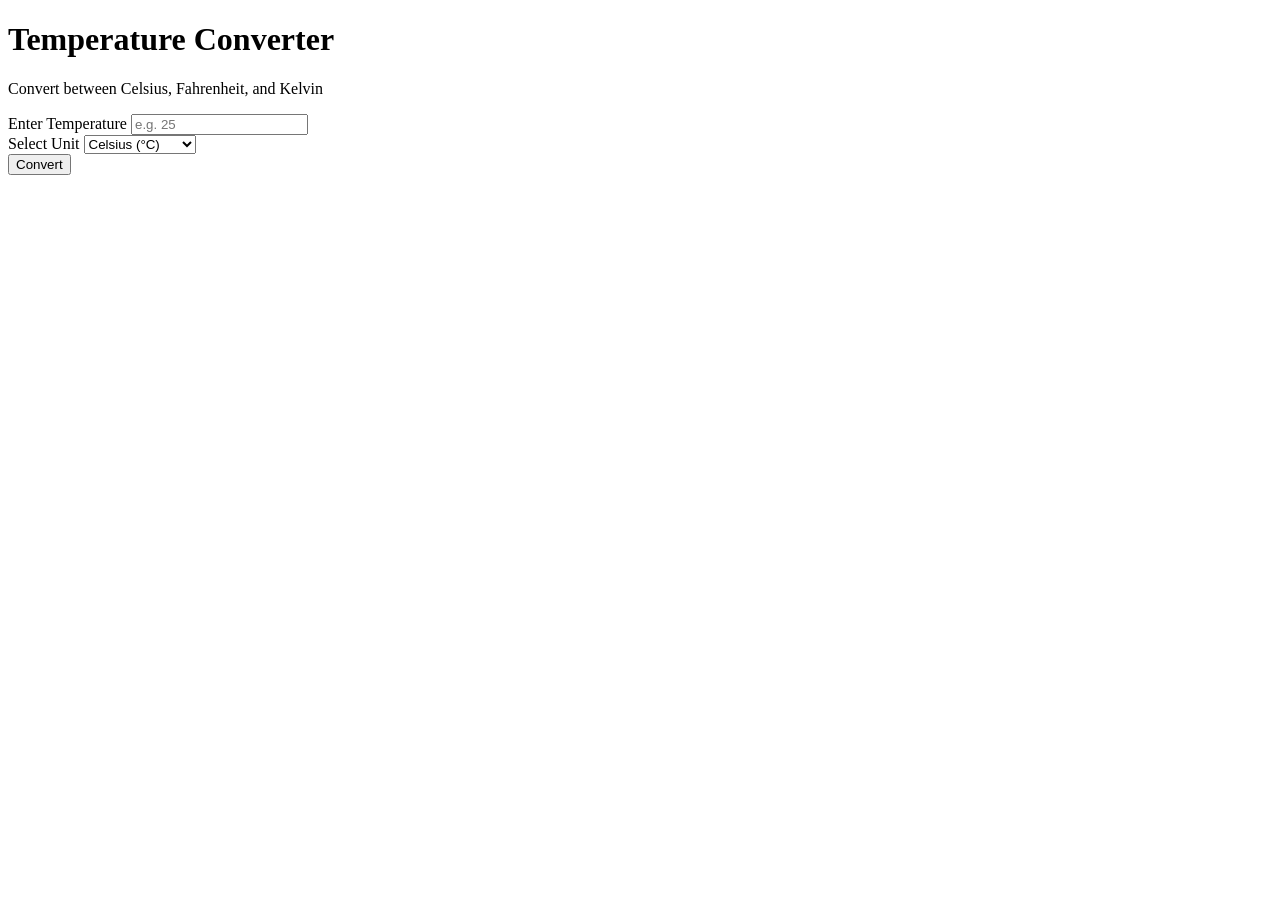
==== WebDev-L1-TemperatureConverter/index.html @ ec8eeea6 "index.html" ====
<!DOCTYPE html>
<html lang="en">
<head>
  <meta charset="UTF-8" />
  <meta name="viewport" content="width=device-width, initial-scale=1.0" />
  <title>Temperature Converter</title>
  <link rel="stylesheet" href="style.css" />
</head>
<body>

  <div class="converter-card">
    <h1>Temperature Converter</h1>
    <p class="subtitle">Convert between Celsius, Fahrenheit, and Kelvin</p>

    <div class="input-group">
      <label for="tempValue">Enter Temperature</label>
      <input type="text" id="tempValue" placeholder="e.g. 25" />
    </div>

    <div class="input-group">
      <label for="unitSelect">Select Unit</label>
      <select id="unitSelect">
        <option value="celsius">Celsius (°C)</option>
        <option value="fahrenheit">Fahrenheit (°F)</option>
        <option value="kelvin">Kelvin (K)</option>
      </select>
    </div>

    <button onclick="convertTemperature()" class="convert-btn">Convert</button>

    <div id="errorMessage" class="error-message"></div>

    <div id="resultBox" class="result-box" style="display: none;">
      <div class="result-row">
        <span class="result-label">Celsius:</span>
        <span id="resultCelsius" class="result-value"></span>
      </div>
      <div class="result-row">
        <span class="result-label">Fahrenheit:</span>
        <span id="resultFahrenheit" class="result-value"></span>
      </div>
      <div class="result-row">
        <span class="result-label">Kelvin:</span>
        <span id="resultKelvin" class="result-value"></span>
      </div>
    </div>
  </div>

  <script>
    function convertTemperature() {
      const inputVal = document.getElementById('tempValue').value.trim();
      const unit = document.getElementById('unitSelect').value;
      const errorBox = document.getElementById('errorMessage');
      const resultBox = document.getElementById('resultBox');

      // Reset previous state
      errorBox.textContent = '';
      resultBox.style.display = 'none';

      // Validate: check if input is a valid number
      if (inputVal === '' || isNaN(inputVal)) {
        errorBox.textContent = 'Please enter a valid number.';
        return;
      }

      const value = parseFloat(inputVal);
      let celsius, fahrenheit, kelvin;

      // Convert input value to Celsius first (as a common base)
      if (unit === 'celsius') {
        celsius = value;
      } else if (unit === 'fahrenheit') {
        celsius = (value - 32) * (5 / 9);
      } else if (unit === 'kelvin') {
        celsius = value - 273.15;
      }

      // Check for absolute zero violation
      if (celsius < -273.15) {
        errorBox.textContent = 'Temperature cannot be below absolute zero (-273.15°C).';
        return;
      }

      // Now calculate all three units from Celsius
      fahrenheit = (celsius * 9 / 5) + 32;
      kelvin = celsius + 273.15;

      // Display results, rounded to 2 decimal places
      document.getElementById('resultCelsius').textContent = celsius.toFixed(2) + ' °C';
      document.getElementById('resultFahrenheit').textContent = fahrenheit.toFixed(2) + ' °F';
      document.getElementById('resultKelvin').textContent = kelvin.toFixed(2) + ' K';

      resultBox.style.display = 'block';
    }
  </script>

</body>
</html>
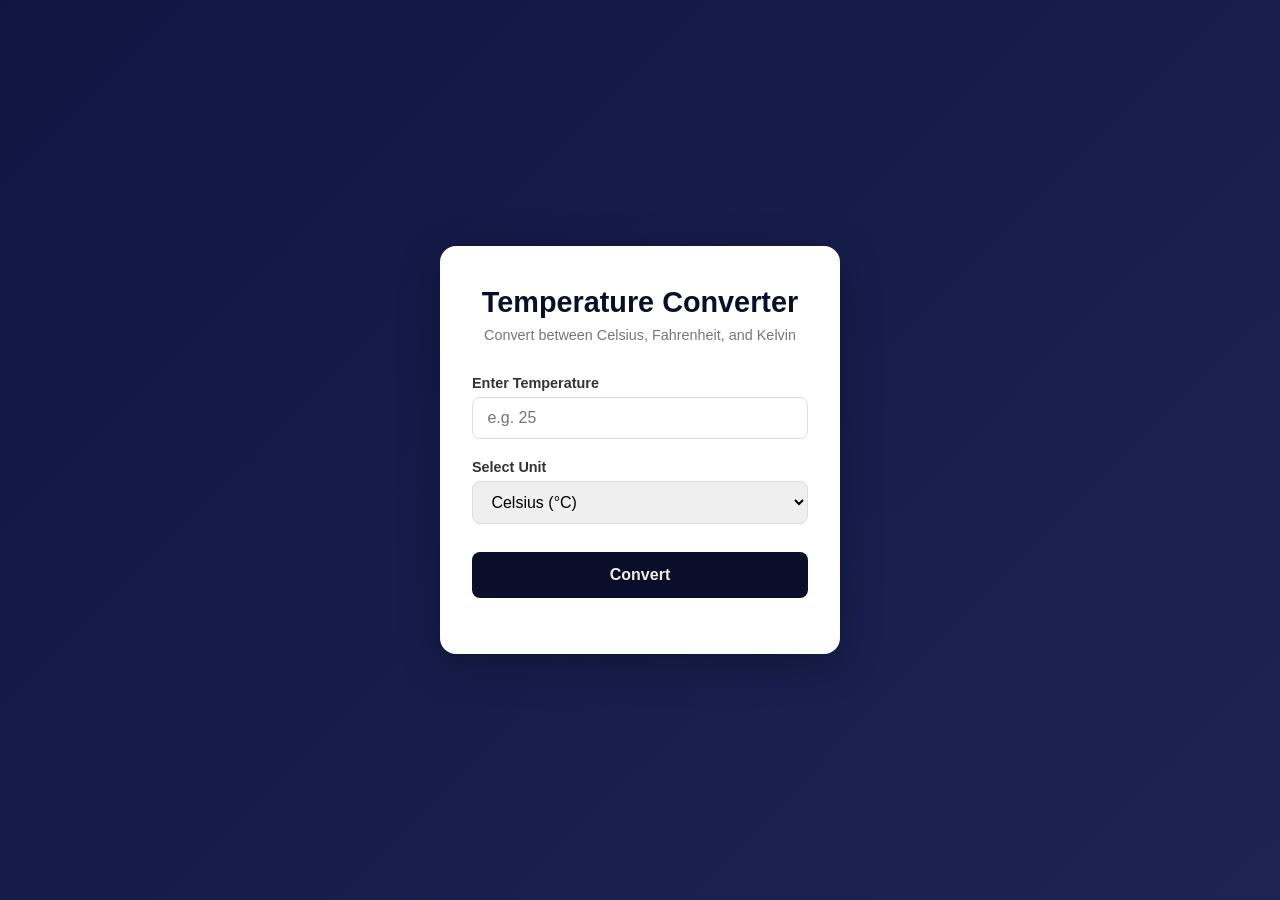
==== commit 6d55af32: "index.html Added input validation and formatting for temperature conversion." ====
--- a/WebDev-L1-TemperatureConverter/index.html
+++ b/WebDev-L1-TemperatureConverter/index.html
@@ -47,6 +47,12 @@
   </div>
 
   <script>
+    // Format a number to 2 decimals, and avoid showing "-0.00"
+    function formatNumber(n) {
+      const text = n.toFixed(2);
+      return text === '-0.00' ? '0.00' : text;
+    }
+
     function convertTemperature() {
       const inputVal = document.getElementById('tempValue').value.trim();
       const unit = document.getElementById('unitSelect').value;
@@ -57,13 +63,22 @@
       errorBox.textContent = '';
       resultBox.style.display = 'none';
 
-      // Validate: check if input is a valid number
-      if (inputVal === '' || isNaN(inputVal)) {
+      // Validate: only plain numbers are allowed (e.g. 25, -40, 98.6, .5)
+      // This rejects empty input, letters, hex like 0x10, and the word "Infinity"
+      const validNumber = /^[+-]?(\d+(\.\d*)?|\.\d+)$/;
+      if (!validNumber.test(inputVal)) {
         errorBox.textContent = 'Please enter a valid number.';
         return;
       }
 
-      const value = parseFloat(inputVal);
+      const value = Number(inputVal);
+
+      // Guard against numbers so large they overflow to Infinity
+      if (!Number.isFinite(value)) {
+        errorBox.textContent = 'That number is too large. Please enter a smaller value.';
+        return;
+      }
+
       let celsius, fahrenheit, kelvin;
 
       // Convert input value to Celsius first (as a common base)
@@ -75,8 +90,11 @@
         celsius = value - 273.15;
       }
 
-      // Check for absolute zero violation
-      if (celsius < -273.15) {
+      // Check for absolute zero violation.
+      // A tiny tolerance (1e-9) stops decimal rounding errors from rejecting
+      // exact absolute zero, e.g. -459.67 °F.
+      const ABSOLUTE_ZERO_C = -273.15;
+      if (celsius < ABSOLUTE_ZERO_C - 1e-9) {
         errorBox.textContent = 'Temperature cannot be below absolute zero (-273.15°C).';
         return;
       }
@@ -86,9 +104,9 @@
       kelvin = celsius + 273.15;
 
       // Display results, rounded to 2 decimal places
-      document.getElementById('resultCelsius').textContent = celsius.toFixed(2) + ' °C';
-      document.getElementById('resultFahrenheit').textContent = fahrenheit.toFixed(2) + ' °F';
-      document.getElementById('resultKelvin').textContent = kelvin.toFixed(2) + ' K';
+      document.getElementById('resultCelsius').textContent = formatNumber(celsius) + ' °C';
+      document.getElementById('resultFahrenheit').textContent = formatNumber(fahrenheit) + ' °F';
+      document.getElementById('resultKelvin').textContent = formatNumber(kelvin) + ' K';
 
       resultBox.style.display = 'block';
     }
--- a/WebDev-L1-TemperatureConverter/style.css
+++ b/WebDev-L1-TemperatureConverter/style.css
@@ -0,0 +1,137 @@
+/* ---- RESET / BASE ---- */
+* {
+  margin: 0;
+  padding: 0;
+  box-sizing: border-box;
+}
+
+body {
+  font-family: 'Segoe UI', Arial, sans-serif;
+  background: linear-gradient(135deg, #0f1642, #1c2454);
+  min-height: 100vh;
+  display: flex;
+  align-items: center;
+  justify-content: center;
+  padding: 1.5rem;
+}
+
+/* ---- CARD CONTAINER ---- */
+.converter-card {
+  background-color: #ffffff;
+  border-radius: 16px;
+  padding: 2.5rem 2rem;
+  max-width: 400px;
+  width: 100%;
+  box-shadow: 0 10px 40px rgba(0,0,0,0.3);
+  text-align: center;
+}
+
+h1 {
+  color: #0a0e2a;
+  font-size: 1.8rem;
+  margin-bottom: 0.5rem;
+}
+
+.subtitle {
+  color: #777;
+  font-size: 0.9rem;
+  margin-bottom: 2rem;
+}
+
+/* ---- INPUT GROUPS ---- */
+.input-group {
+  text-align: left;
+  margin-bottom: 1.2rem;
+}
+
+.input-group label {
+  display: block;
+  font-size: 0.9rem;
+  font-weight: 600;
+  color: #333;
+  margin-bottom: 0.4rem;
+}
+
+.input-group input,
+.input-group select {
+  width: 100%;
+  padding: 0.7rem 0.9rem;
+  border: 1px solid #ddd;
+  border-radius: 8px;
+  font-size: 1rem;
+  outline: none;
+  transition: border-color 0.2s ease;
+}
+
+.input-group input:focus,
+.input-group select:focus {
+  border-color: #c9a03e;
+}
+
+/* ---- CONVERT BUTTON ---- */
+.convert-btn {
+  width: 100%;
+  background-color: #0a0e2a;
+  color: #f0ede2;
+  border: none;
+  padding: 0.9rem;
+  border-radius: 8px;
+  font-size: 1rem;
+  font-weight: 600;
+  cursor: pointer;
+  transition: background-color 0.2s ease;
+  margin-top: 0.5rem;
+}
+
+.convert-btn:hover {
+  background-color: #c9a03e;
+  color: #0a0e2a;
+}
+
+/* ---- ERROR MESSAGE ---- */
+.error-message {
+  color: #d33;
+  font-size: 0.9rem;
+  margin-top: 1rem;
+  font-weight: 600;
+}
+
+/* ---- RESULTS BOX ---- */
+.result-box {
+  margin-top: 1.5rem;
+  background-color: #f4f3ee;
+  border-radius: 10px;
+  padding: 1.2rem;
+  text-align: left;
+}
+
+.result-row {
+  display: flex;
+  justify-content: space-between;
+  padding: 0.4rem 0;
+  border-bottom: 1px solid #e0ddd3;
+}
+
+.result-row:last-child {
+  border-bottom: none;
+}
+
+.result-label {
+  font-weight: 600;
+  color: #555;
+}
+
+.result-value {
+  font-weight: 700;
+  color: #0a0e2a;
+}
+
+/* ---- RESPONSIVE ---- */
+@media (max-width: 480px) {
+  .converter-card {
+    padding: 2rem 1.5rem;
+  }
+  h1 {
+    font-size: 1.5rem;
+  }
+}
